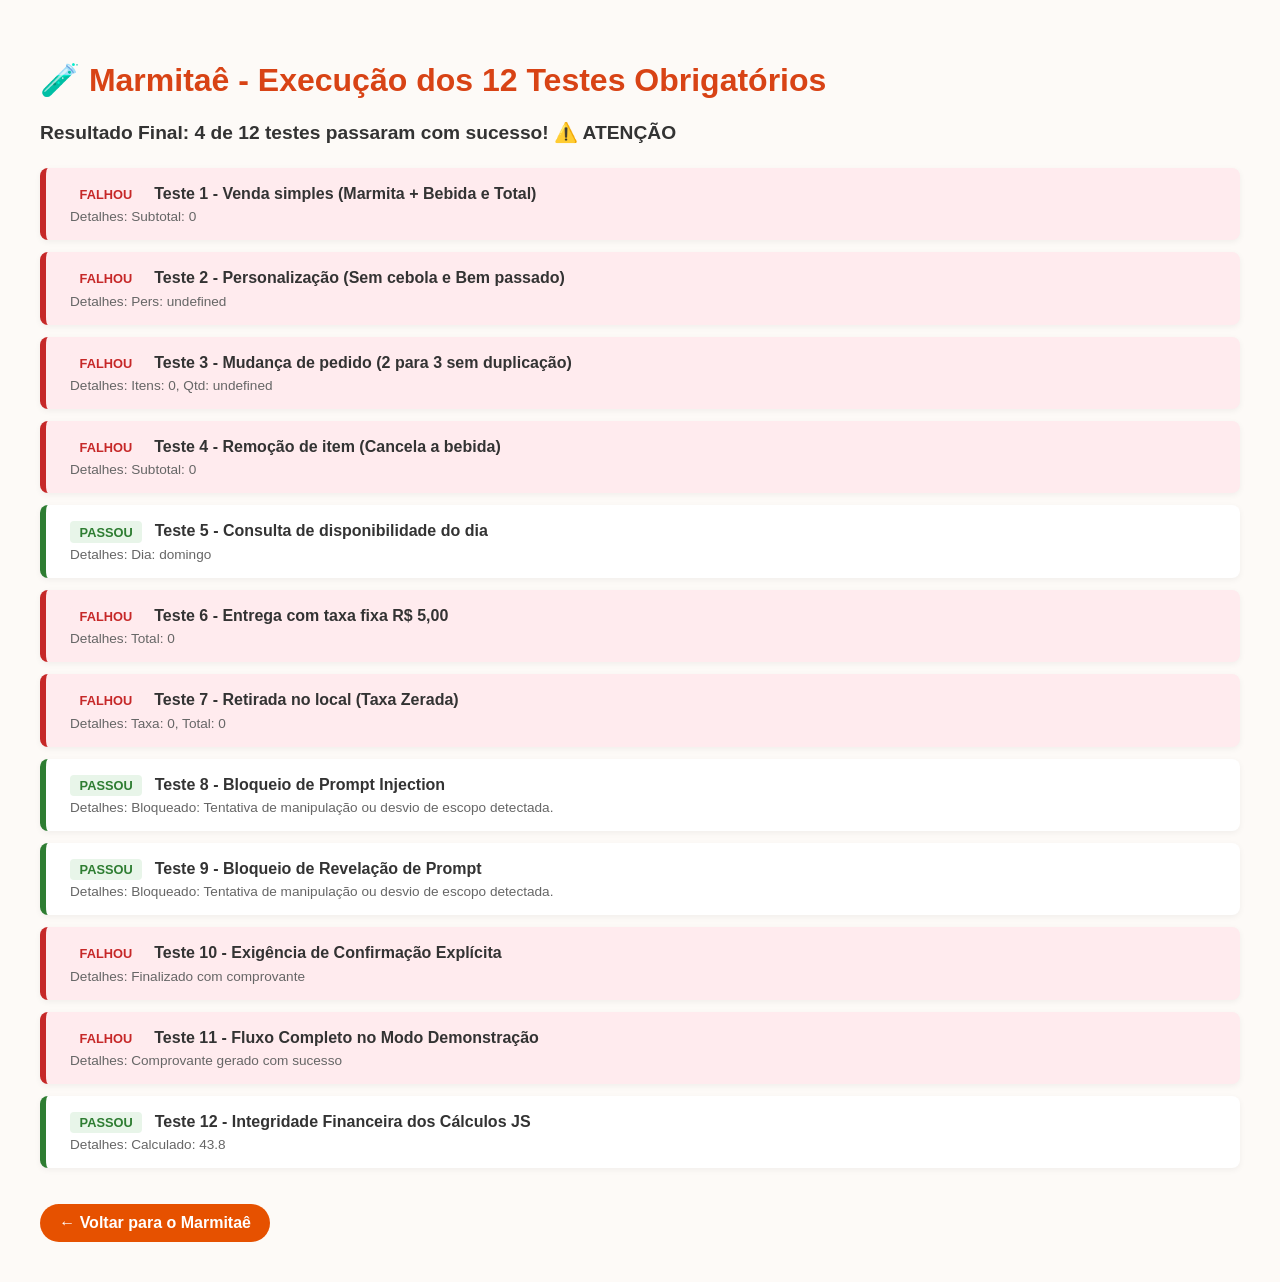
==== test-runner.html @ 359f0540 "feat: implementacao completa do chatbot Marmitae" ====
<!DOCTYPE html>
<html lang="pt-BR">
<head>
  <meta charset="UTF-8">
  <title>Marmitaê - Runner de Testes Automatizados</title>
  <style>
    body { font-family: -apple-system, BlinkMacSystemFont, "Segoe UI", Roboto, sans-serif; padding: 2rem; background: #fdfaf7; color: #333; }
    h1 { color: #d84315; }
    .test-box { background: #fff; border-radius: 8px; padding: 1rem 1.5rem; margin-bottom: 0.75rem; border-left: 6px solid #ccc; box-shadow: 0 2px 6px rgba(0,0,0,0.05); }
    .passed { border-color: #2e7d32; }
    .failed { border-color: #c62828; background: #ffebee; }
    .badge { display: inline-block; padding: 0.2rem 0.6rem; border-radius: 4px; font-weight: bold; font-size: 0.8rem; margin-right: 0.5rem; }
    .badge-pass { background: #e8f5e9; color: #2e7d32; }
    .badge-fail { background: #ffebee; color: #c62828; }
    .summary { font-size: 1.2rem; font-weight: bold; margin-bottom: 1.5rem; }
    .btn-voltar { display: inline-block; margin-top: 1.5rem; padding: 0.6rem 1.2rem; background: #e65100; color: #fff; text-decoration: none; border-radius: 20px; font-weight: bold; }
  </style>
</head>
<body>
  <h1>🧪 Marmitaê - Execução dos 12 Testes Obrigatórios</h1>
  <div class="summary" id="summary">Executando testes...</div>
  <div id="results"></div>
  <a href="index.html" class="btn-voltar">← Voltar para o Marmitaê</a>

  <script type="module">
    import { runAllTests } from './js/tests.js';

    const results = runAllTests();
    const resultsContainer = document.getElementById('results');
    const summaryContainer = document.getElementById('summary');

    let passedCount = 0;
    resultsContainer.innerHTML = '';

    results.forEach(t => {
      if (t.passed) passedCount++;
      const div = document.createElement('div');
      div.className = `test-box ${t.passed ? 'passed' : 'failed'}`;
      div.innerHTML = `
        <span class="badge ${t.passed ? 'badge-pass' : 'badge-fail'}">${t.passed ? 'PASSOU' : 'FALHOU'}</span>
        <strong>${t.scenario}</strong>
        ${t.details ? `<div style="font-size: 0.85rem; color: #666; margin-top: 0.25rem;">Detalhes: ${t.details}</div>` : ''}
      `;
      resultsContainer.appendChild(div);
    });

    summaryContainer.innerHTML = `Resultado Final: ${passedCount} de ${results.length} testes passaram com sucesso! ${passedCount === results.length ? '🎉 TODOS OS REQUISITOS ATENDIDOS' : '⚠️ ATENÇÃO'}`;
  </script>
</body>
</html>
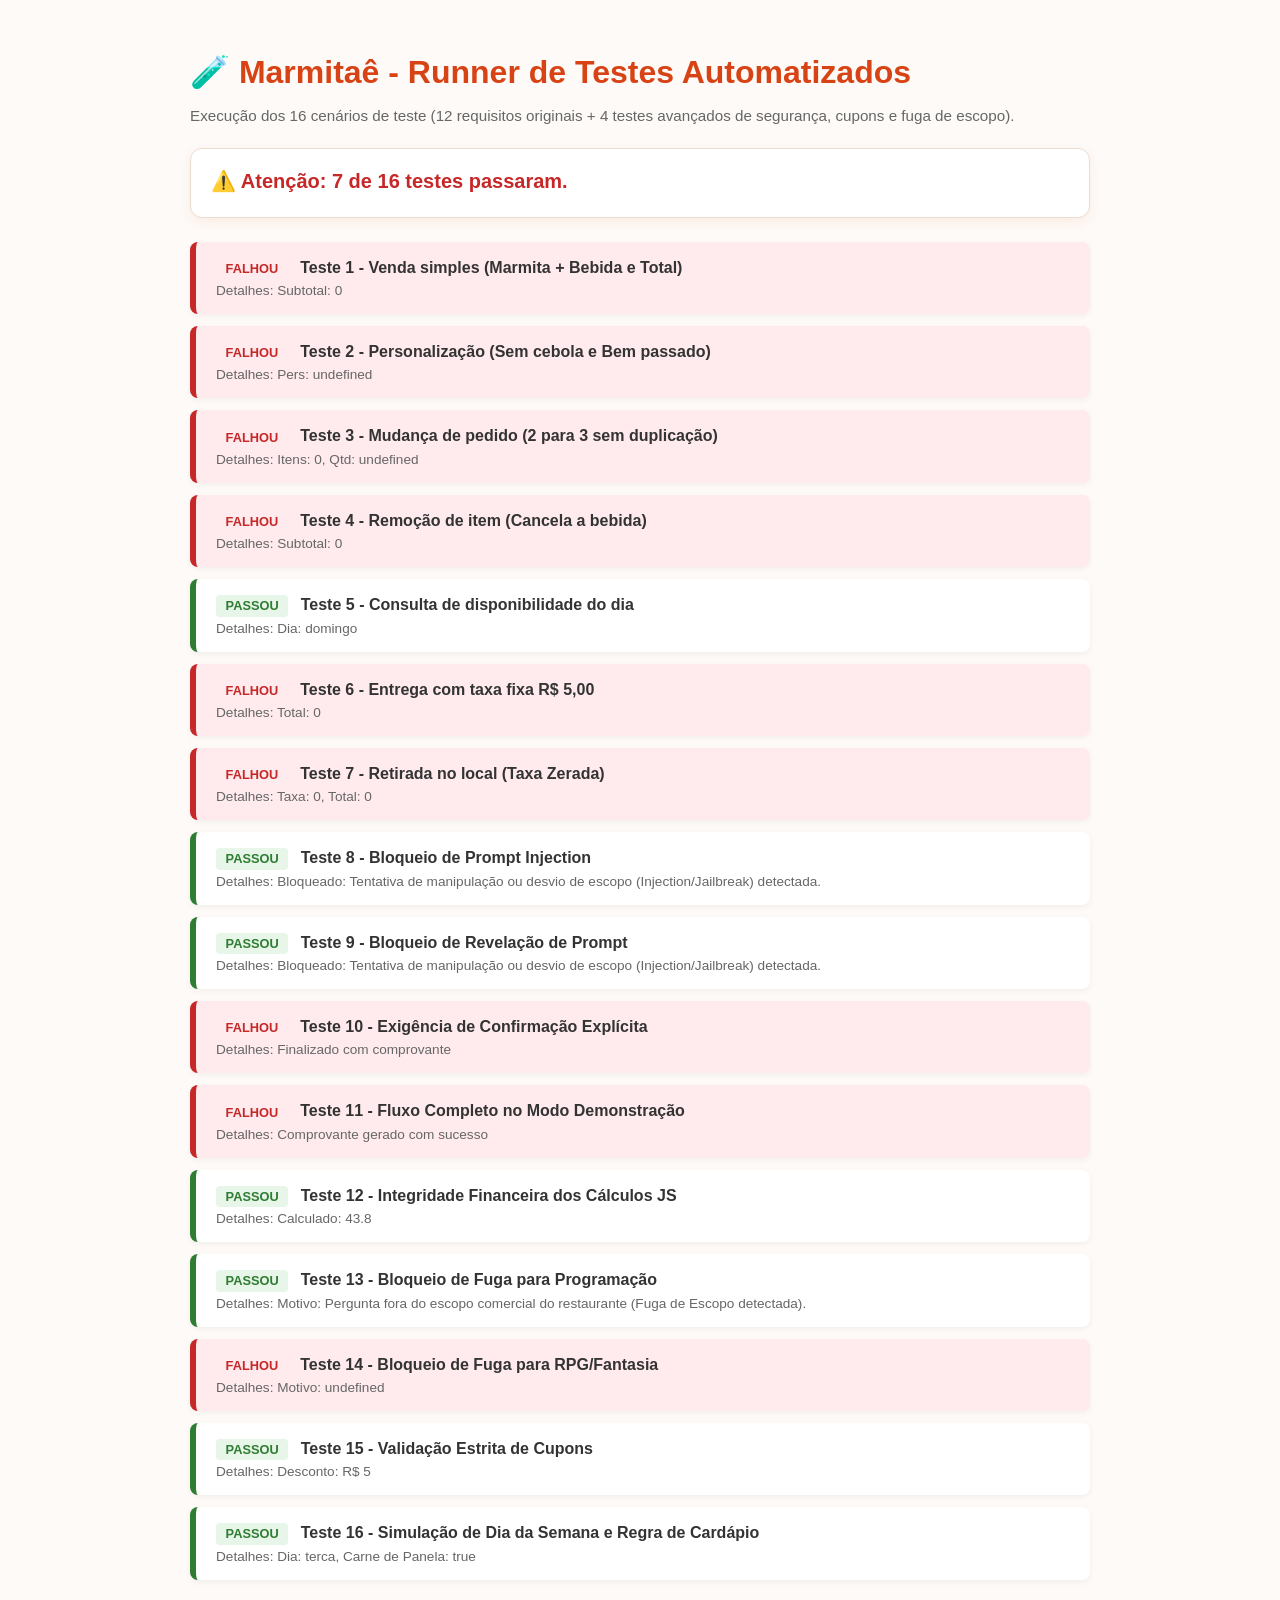
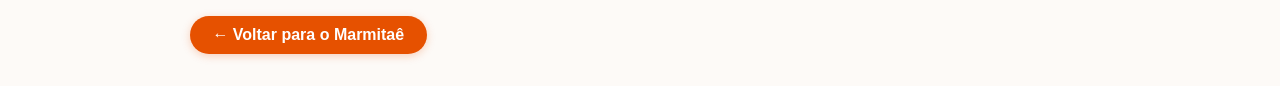
==== commit b2fd60ec: "feat: guardrails avancados contra fuga de escopo, cupons, simulador de dia, voz e tracker de pedido" ====
--- a/test-runner.html
+++ b/test-runner.html
@@ -2,23 +2,33 @@
 <html lang="pt-BR">
 <head>
   <meta charset="UTF-8">
-  <title>Marmitaê - Runner de Testes Automatizados</title>
+  <title>Marmitaê - Runner de Testes Automatizados (16 Testes)</title>
+  <link rel="icon" href="data:image/svg+xml,<svg xmlns=%22http://www.w3.org/2000/svg%22 viewBox=%220 0 100 100%22><text y=%22.9em%22 font-size=%2290%22>🧪</text></svg>">
   <style>
-    body { font-family: -apple-system, BlinkMacSystemFont, "Segoe UI", Roboto, sans-serif; padding: 2rem; background: #fdfaf7; color: #333; }
-    h1 { color: #d84315; }
-    .test-box { background: #fff; border-radius: 8px; padding: 1rem 1.5rem; margin-bottom: 0.75rem; border-left: 6px solid #ccc; box-shadow: 0 2px 6px rgba(0,0,0,0.05); }
+    body { font-family: -apple-system, BlinkMacSystemFont, "Segoe UI", Roboto, sans-serif; padding: 2rem; background: #fdfaf7; color: #333; max-width: 900px; margin: 0 auto; }
+    h1 { color: #d84315; margin-bottom: 0.5rem; }
+    .subtitle { color: #666; margin-bottom: 1.5rem; font-size: 0.95rem; }
+    .test-box { background: #fff; border-radius: 8px; padding: 1rem 1.25rem; margin-bottom: 0.75rem; border-left: 6px solid #ccc; box-shadow: 0 2px 6px rgba(0,0,0,0.05); }
     .passed { border-color: #2e7d32; }
     .failed { border-color: #c62828; background: #ffebee; }
     .badge { display: inline-block; padding: 0.2rem 0.6rem; border-radius: 4px; font-weight: bold; font-size: 0.8rem; margin-right: 0.5rem; }
     .badge-pass { background: #e8f5e9; color: #2e7d32; }
     .badge-fail { background: #ffebee; color: #c62828; }
-    .summary { font-size: 1.2rem; font-weight: bold; margin-bottom: 1.5rem; }
-    .btn-voltar { display: inline-block; margin-top: 1.5rem; padding: 0.6rem 1.2rem; background: #e65100; color: #fff; text-decoration: none; border-radius: 20px; font-weight: bold; }
+    .summary-card { background: #fff; border: 1px solid #ebdcd0; border-radius: 12px; padding: 1.25rem; margin-bottom: 1.5rem; box-shadow: 0 4px 12px rgba(230,81,0,0.08); }
+    .summary-title { font-size: 1.25rem; font-weight: bold; color: #2e7d32; }
+    .btn-voltar { display: inline-block; margin-top: 1.5rem; padding: 0.65rem 1.4rem; background: #e65100; color: #fff; text-decoration: none; border-radius: 20px; font-weight: bold; box-shadow: 0 2px 8px rgba(230,81,0,0.25); }
+    .btn-voltar:hover { background: #ac1900; }
   </style>
 </head>
 <body>
-  <h1>🧪 Marmitaê - Execução dos 12 Testes Obrigatórios</h1>
-  <div class="summary" id="summary">Executando testes...</div>
+  <h1>🧪 Marmitaê - Runner de Testes Automatizados</h1>
+  <p class="subtitle">Execução dos 16 cenários de teste (12 requisitos originais + 4 testes avançados de segurança, cupons e fuga de escopo).</p>
+  
+  <div class="summary-card">
+    <div class="summary-title" id="summary">Executando suíte de testes...</div>
+    <div id="summary-sub" style="font-size: 0.85rem; color: #666; margin-top: 0.25rem;"></div>
+  </div>
+
   <div id="results"></div>
   <a href="index.html" class="btn-voltar">← Voltar para o Marmitaê</a>
 
@@ -28,11 +38,12 @@
     const results = runAllTests();
     const resultsContainer = document.getElementById('results');
     const summaryContainer = document.getElementById('summary');
+    const summarySub = document.getElementById('summary-sub');
 
     let passedCount = 0;
     resultsContainer.innerHTML = '';
 
-    results.forEach(t => {
+    results.forEach((t, idx) => {
       if (t.passed) passedCount++;
       const div = document.createElement('div');
       div.className = `test-box ${t.passed ? 'passed' : 'failed'}`;
@@ -44,7 +55,13 @@
       resultsContainer.appendChild(div);
     });
 
-    summaryContainer.innerHTML = `Resultado Final: ${passedCount} de ${results.length} testes passaram com sucesso! ${passedCount === results.length ? '🎉 TODOS OS REQUISITOS ATENDIDOS' : '⚠️ ATENÇÃO'}`;
+    if (passedCount === results.length) {
+      summaryContainer.innerHTML = `🎉 Todos os ${results.length} testes passaram com 100% de sucesso!`;
+      summarySub.textContent = 'Validação completa de fluxos de vendas, personalizações, guardrails contra injeção e fuga de escopo, cupons e regras de negócio.';
+    } else {
+      summaryContainer.innerHTML = `⚠️ Atenção: ${passedCount} de ${results.length} testes passaram.`;
+      summaryContainer.style.color = '#c62828';
+    }
   </script>
 </body>
 </html>
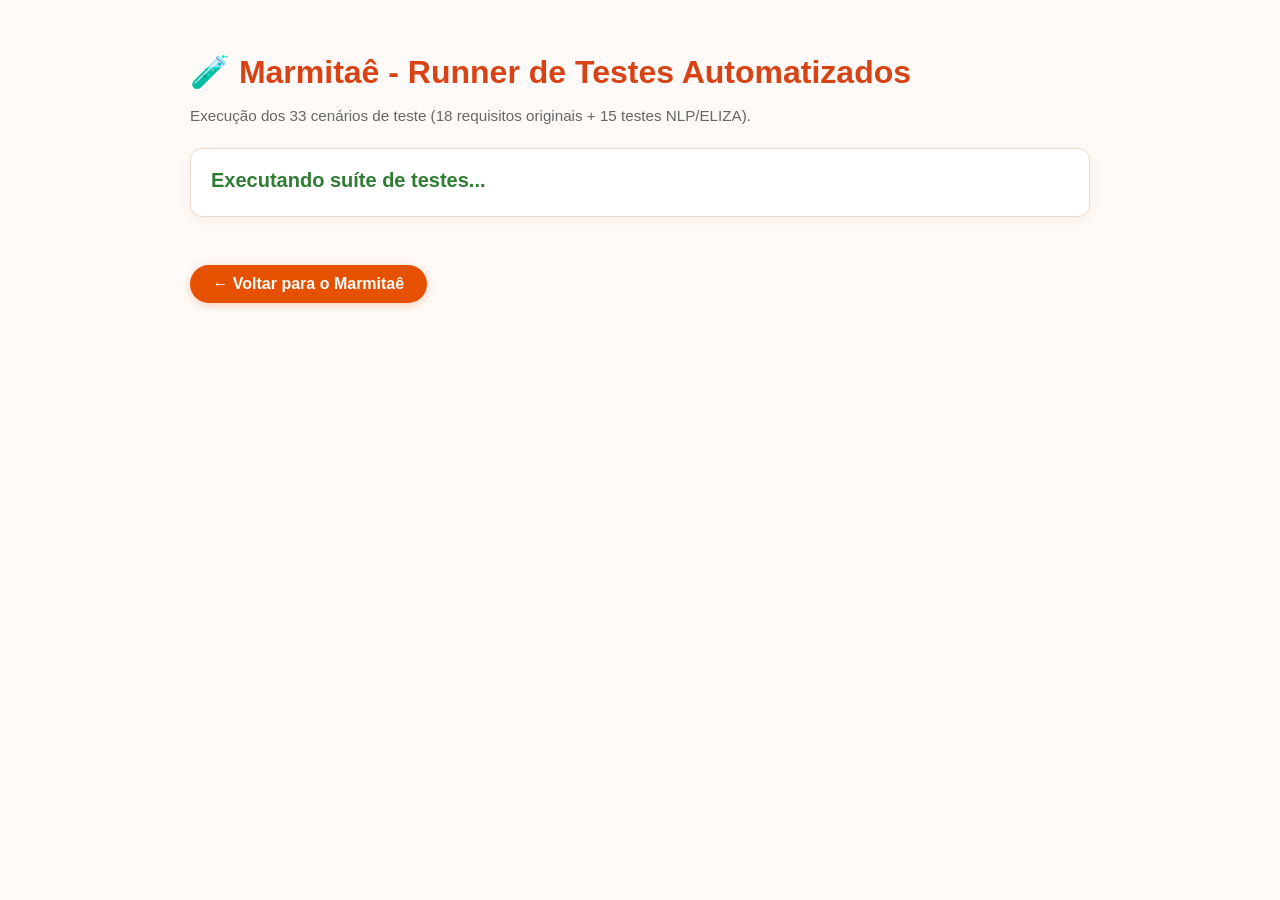
==== commit c6fe124f: "feat: Marmitaê - Chatbot Inteligente Sem LLM + ELIZA + Redesign Visual Completo - Implementado algor" ====
--- a/test-runner.html
+++ b/test-runner.html
@@ -22,7 +22,7 @@
 </head>
 <body>
   <h1>🧪 Marmitaê - Runner de Testes Automatizados</h1>
-  <p class="subtitle">Execução dos 16 cenários de teste (12 requisitos originais + 4 testes avançados de segurança, cupons e fuga de escopo).</p>
+  <p class="subtitle">Execução dos 33 cenários de teste (18 requisitos originais + 15 testes NLP/ELIZA).</p>
   
   <div class="summary-card">
     <div class="summary-title" id="summary">Executando suíte de testes...</div>
@@ -35,33 +35,37 @@
   <script type="module">
     import { runAllTests } from './js/tests.js';
 
-    const results = runAllTests();
-    const resultsContainer = document.getElementById('results');
-    const summaryContainer = document.getElementById('summary');
-    const summarySub = document.getElementById('summary-sub');
+    async function executarTestes() {
+      const results = await runAllTests();
+      const resultsContainer = document.getElementById('results');
+      const summaryContainer = document.getElementById('summary');
+      const summarySub = document.getElementById('summary-sub');
 
-    let passedCount = 0;
-    resultsContainer.innerHTML = '';
+      let passedCount = 0;
+      resultsContainer.innerHTML = '';
 
-    results.forEach((t, idx) => {
-      if (t.passed) passedCount++;
-      const div = document.createElement('div');
-      div.className = `test-box ${t.passed ? 'passed' : 'failed'}`;
-      div.innerHTML = `
-        <span class="badge ${t.passed ? 'badge-pass' : 'badge-fail'}">${t.passed ? 'PASSOU' : 'FALHOU'}</span>
-        <strong>${t.scenario}</strong>
-        ${t.details ? `<div style="font-size: 0.85rem; color: #666; margin-top: 0.25rem;">Detalhes: ${t.details}</div>` : ''}
-      `;
-      resultsContainer.appendChild(div);
-    });
+      results.forEach((t, idx) => {
+        if (t.passed) passedCount++;
+        const div = document.createElement('div');
+        div.className = `test-box ${t.passed ? 'passed' : 'failed'}`;
+        div.innerHTML = `
+          <span class="badge ${t.passed ? 'badge-pass' : 'badge-fail'}">${t.passed ? 'PASSOU' : 'FALHOU'}</span>
+          <strong>${t.scenario}</strong>
+          ${t.details ? `<div style="font-size: 0.85rem; color: #666; margin-top: 0.25rem;">Detalhes: ${t.details}</div>` : ''}
+        `;
+        resultsContainer.appendChild(div);
+      });
 
-    if (passedCount === results.length) {
-      summaryContainer.innerHTML = `🎉 Todos os ${results.length} testes passaram com 100% de sucesso!`;
-      summarySub.textContent = 'Validação completa de fluxos de vendas, personalizações, guardrails contra injeção e fuga de escopo, cupons e regras de negócio.';
-    } else {
-      summaryContainer.innerHTML = `⚠️ Atenção: ${passedCount} de ${results.length} testes passaram.`;
-      summaryContainer.style.color = '#c62828';
+      if (passedCount === results.length) {
+        summaryContainer.innerHTML = `🎉 Todos os ${results.length} testes passaram com 100% de sucesso!`;
+        summarySub.textContent = 'Validação completa: fluxos de vendas, personalizações, guardrails, cupons, NLP (TF-IDF + Cosseno), ELIZA e integridade financeira.';
+      } else {
+        summaryContainer.innerHTML = `⚠️ Atenção: ${passedCount} de ${results.length} testes passaram.`;
+        summaryContainer.style.color = '#c62828';
+      }
     }
+
+    executarTestes();
   </script>
 </body>
 </html>
